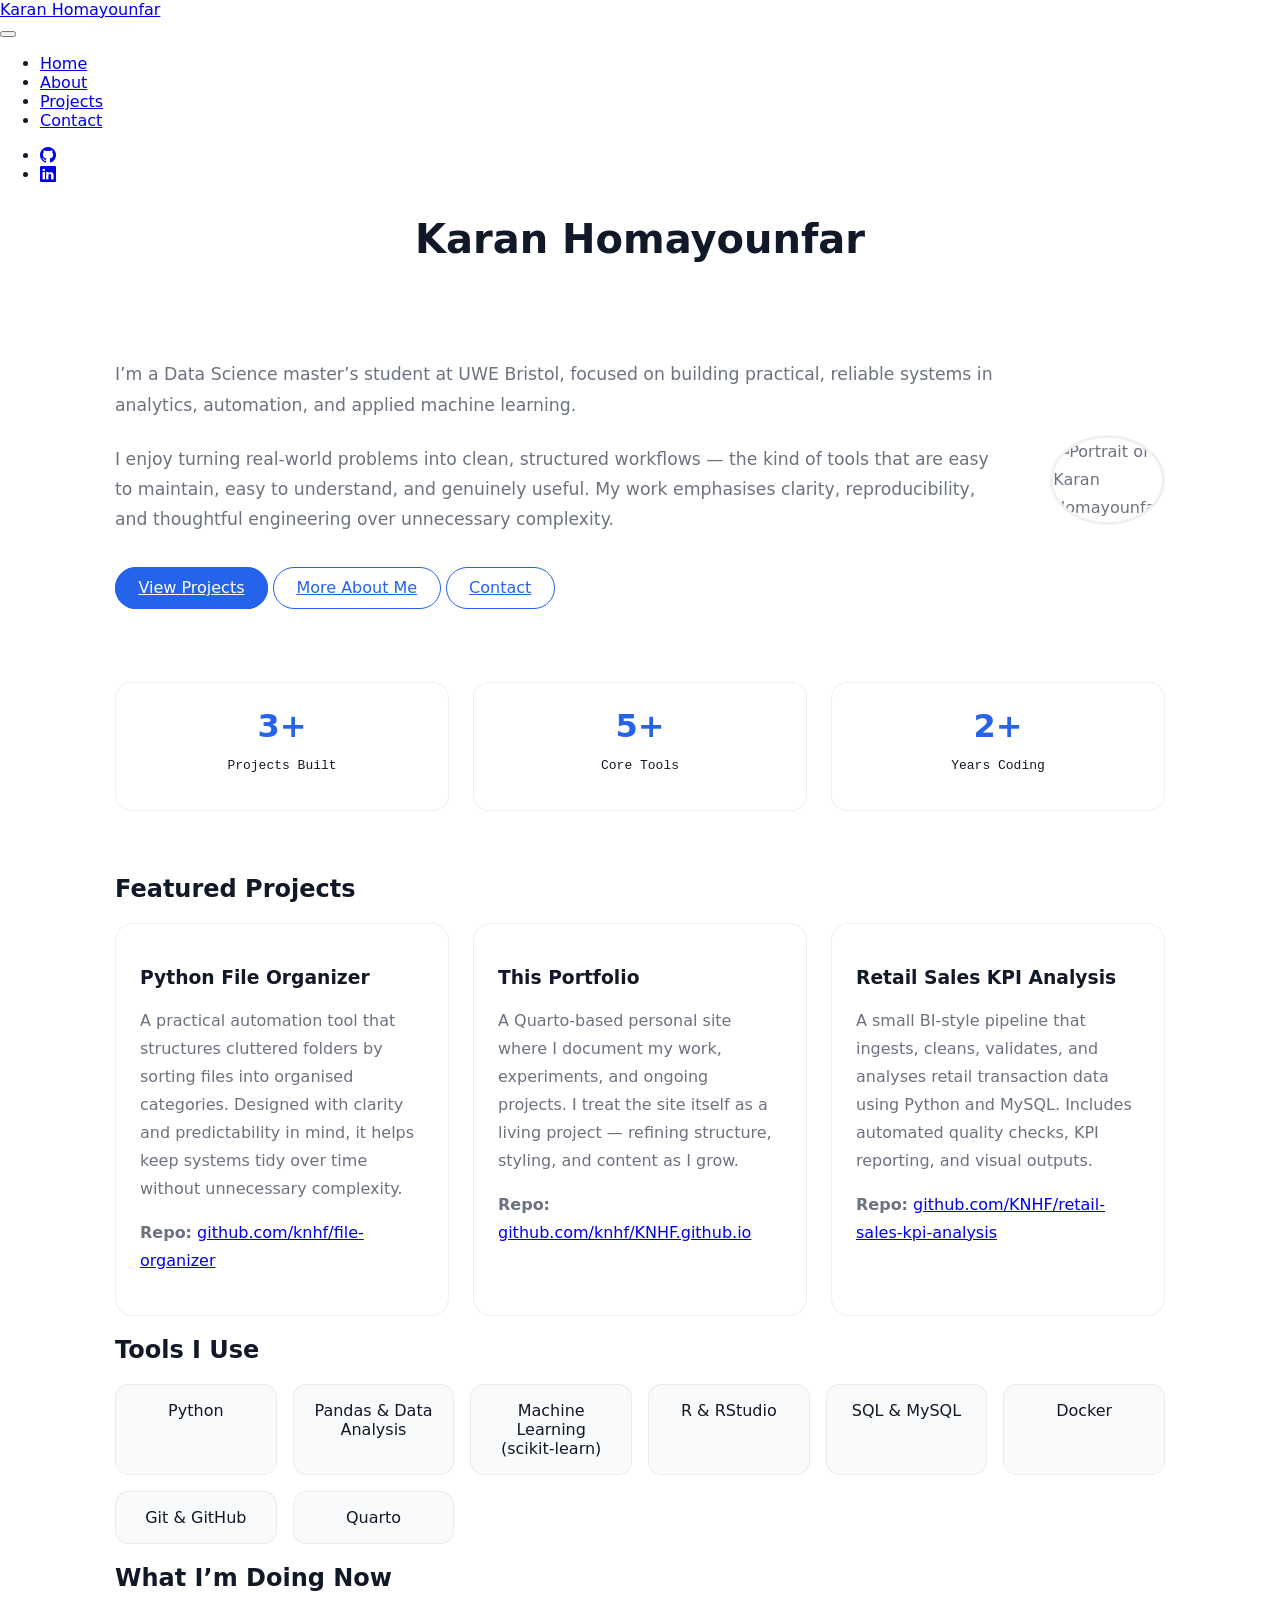
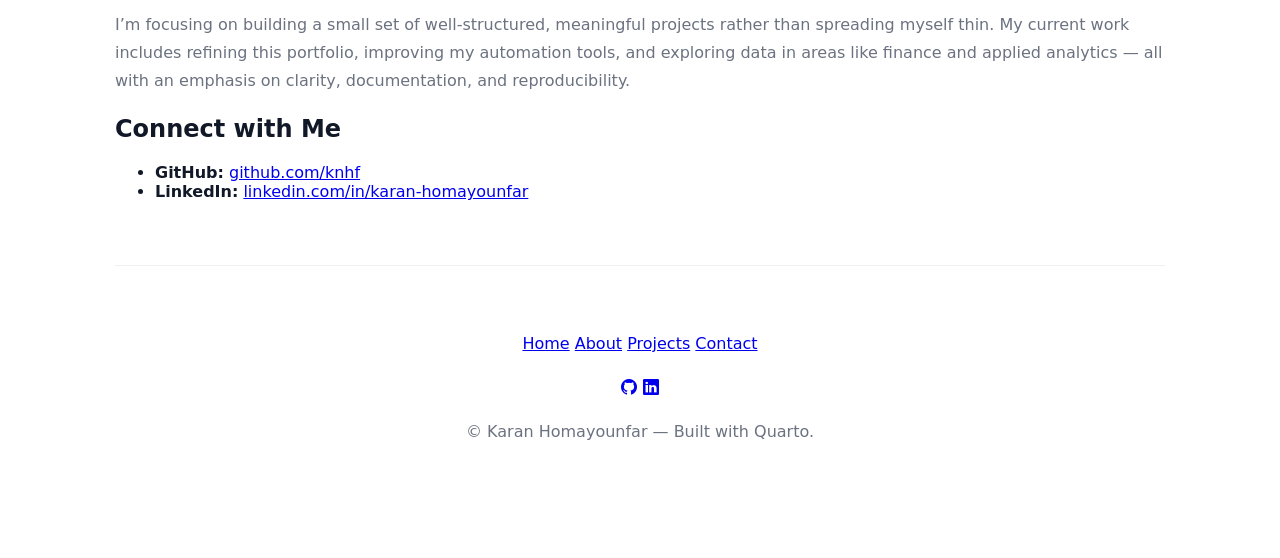
==== docs/index.html @ d1457c56 "newly updated css" ====
<!DOCTYPE html>
<html xmlns="http://www.w3.org/1999/xhtml" lang="en" xml:lang="en"><head>

<meta charset="utf-8">
<meta name="generator" content="quarto-1.8.27">

<meta name="viewport" content="width=device-width, initial-scale=1.0, user-scalable=yes">


<title>Karan Homayounfar</title>
<style>
code{white-space: pre-wrap;}
span.smallcaps{font-variant: small-caps;}
div.columns{display: flex; gap: min(4vw, 1.5em);}
div.column{flex: auto; overflow-x: auto;}
div.hanging-indent{margin-left: 1.5em; text-indent: -1.5em;}
ul.task-list{list-style: none;}
ul.task-list li input[type="checkbox"] {
  width: 0.8em;
  margin: 0 0.8em 0.2em -1em; /* quarto-specific, see https://github.com/quarto-dev/quarto-cli/issues/4556 */ 
  vertical-align: middle;
}
</style>


<script src="site_libs/quarto-nav/quarto-nav.js"></script>
<script src="site_libs/quarto-nav/headroom.min.js"></script>
<script src="site_libs/clipboard/clipboard.min.js"></script>
<script src="site_libs/quarto-search/autocomplete.umd.js"></script>
<script src="site_libs/quarto-search/fuse.min.js"></script>
<script src="site_libs/quarto-search/quarto-search.js"></script>
<meta name="quarto:offset" content="./">
<link href="./favicon.png" rel="icon" type="image/png">
<script src="site_libs/quarto-html/quarto.js" type="module"></script>
<script src="site_libs/quarto-html/tabsets/tabsets.js" type="module"></script>
<script src="site_libs/quarto-html/axe/axe-check.js" type="module"></script>
<script src="site_libs/quarto-html/popper.min.js"></script>
<script src="site_libs/quarto-html/tippy.umd.min.js"></script>
<script src="site_libs/quarto-html/anchor.min.js"></script>
<link href="site_libs/quarto-html/tippy.css" rel="stylesheet">
<link href="site_libs/quarto-html/quarto-syntax-highlighting-ed96de9b727972fe78a7b5d16c58bf87.css" rel="stylesheet" class="quarto-color-scheme" id="quarto-text-highlighting-styles">
<link href="site_libs/quarto-html/quarto-syntax-highlighting-dark-4d9afe2b8d18ee9fa5d0d57b5ed4214d.css" rel="stylesheet" class="quarto-color-scheme quarto-color-alternate" id="quarto-text-highlighting-styles">
<link href="site_libs/quarto-html/quarto-syntax-highlighting-ed96de9b727972fe78a7b5d16c58bf87.css" rel="stylesheet" class="quarto-color-scheme-extra" id="quarto-text-highlighting-styles">
<script src="site_libs/bootstrap/bootstrap.min.js"></script>
<link href="site_libs/bootstrap/bootstrap-icons.css" rel="stylesheet">
<link href="site_libs/bootstrap/bootstrap-ffa9a6279353761231ec249df0a7fdd3.min.css" rel="stylesheet" append-hash="true" class="quarto-color-scheme" id="quarto-bootstrap" data-mode="light">
<link href="site_libs/bootstrap/bootstrap-dark-24772959a0e306aba8d7698078628ce7.min.css" rel="stylesheet" append-hash="true" class="quarto-color-scheme quarto-color-alternate" id="quarto-bootstrap" data-mode="dark">
<link href="site_libs/bootstrap/bootstrap-ffa9a6279353761231ec249df0a7fdd3.min.css" rel="stylesheet" append-hash="true" class="quarto-color-scheme-extra" id="quarto-bootstrap" data-mode="light">
<script id="quarto-search-options" type="application/json">{
  "location": "navbar",
  "copy-button": false,
  "collapse-after": 3,
  "panel-placement": "end",
  "type": "overlay",
  "limit": 50,
  "keyboard-shortcut": [
    "f",
    "/",
    "s"
  ],
  "show-item-context": false,
  "language": {
    "search-no-results-text": "No results",
    "search-matching-documents-text": "matching documents",
    "search-copy-link-title": "Copy link to search",
    "search-hide-matches-text": "Hide additional matches",
    "search-more-match-text": "more match in this document",
    "search-more-matches-text": "more matches in this document",
    "search-clear-button-title": "Clear",
    "search-text-placeholder": "",
    "search-detached-cancel-button-title": "Cancel",
    "search-submit-button-title": "Submit",
    "search-label": "Search"
  }
}</script>
<link rel="stylesheet" href="https://cdn.jsdelivr.net/npm/bootstrap-icons@1.11.1/font/bootstrap-icons.css">


<link rel="stylesheet" href="styles.css">
</head>

<body class="nav-fixed quarto-light"><script id="quarto-html-before-body" type="application/javascript">
    const toggleBodyColorMode = (bsSheetEl) => {
      const mode = bsSheetEl.getAttribute("data-mode");
      const bodyEl = window.document.querySelector("body");
      if (mode === "dark") {
        bodyEl.classList.add("quarto-dark");
        bodyEl.classList.remove("quarto-light");
      } else {
        bodyEl.classList.add("quarto-light");
        bodyEl.classList.remove("quarto-dark");
      }
    }
    const toggleBodyColorPrimary = () => {
      const bsSheetEl = window.document.querySelector("link#quarto-bootstrap:not([rel=disabled-stylesheet])");
      if (bsSheetEl) {
        toggleBodyColorMode(bsSheetEl);
      }
    }
    const setColorSchemeToggle = (alternate) => {
      const toggles = window.document.querySelectorAll('.quarto-color-scheme-toggle');
      for (let i=0; i < toggles.length; i++) {
        const toggle = toggles[i];
        if (toggle) {
          if (alternate) {
            toggle.classList.add("alternate");
          } else {
            toggle.classList.remove("alternate");
          }
        }
      }
    };
    const toggleColorMode = (alternate) => {
      // Switch the stylesheets
      const primaryStylesheets = window.document.querySelectorAll('link.quarto-color-scheme:not(.quarto-color-alternate)');
      const alternateStylesheets = window.document.querySelectorAll('link.quarto-color-scheme.quarto-color-alternate');
      manageTransitions('#quarto-margin-sidebar .nav-link', false);
      if (alternate) {
        // note: dark is layered on light, we don't disable primary!
        enableStylesheet(alternateStylesheets);
        for (const sheetNode of alternateStylesheets) {
          if (sheetNode.id === "quarto-bootstrap") {
            toggleBodyColorMode(sheetNode);
          }
        }
      } else {
        disableStylesheet(alternateStylesheets);
        enableStylesheet(primaryStylesheets)
        toggleBodyColorPrimary();
      }
      manageTransitions('#quarto-margin-sidebar .nav-link', true);
      // Switch the toggles
      setColorSchemeToggle(alternate)
      // Hack to workaround the fact that safari doesn't
      // properly recolor the scrollbar when toggling (#1455)
      if (navigator.userAgent.indexOf('Safari') > 0 && navigator.userAgent.indexOf('Chrome') == -1) {
        manageTransitions("body", false);
        window.scrollTo(0, 1);
        setTimeout(() => {
          window.scrollTo(0, 0);
          manageTransitions("body", true);
        }, 40);
      }
    }
    const disableStylesheet = (stylesheets) => {
      for (let i=0; i < stylesheets.length; i++) {
        const stylesheet = stylesheets[i];
        stylesheet.rel = 'disabled-stylesheet';
      }
    }
    const enableStylesheet = (stylesheets) => {
      for (let i=0; i < stylesheets.length; i++) {
        const stylesheet = stylesheets[i];
        if(stylesheet.rel !== 'stylesheet') { // for Chrome, which will still FOUC without this check
          stylesheet.rel = 'stylesheet';
        }
      }
    }
    const manageTransitions = (selector, allowTransitions) => {
      const els = window.document.querySelectorAll(selector);
      for (let i=0; i < els.length; i++) {
        const el = els[i];
        if (allowTransitions) {
          el.classList.remove('notransition');
        } else {
          el.classList.add('notransition');
        }
      }
    }
    const isFileUrl = () => {
      return window.location.protocol === 'file:';
    }
    const hasAlternateSentinel = () => {
      let styleSentinel = getColorSchemeSentinel();
      if (styleSentinel !== null) {
        return styleSentinel === "alternate";
      } else {
        return false;
      }
    }
    const setStyleSentinel = (alternate) => {
      const value = alternate ? "alternate" : "default";
      if (!isFileUrl()) {
        window.localStorage.setItem("quarto-color-scheme", value);
      } else {
        localAlternateSentinel = value;
      }
    }
    const getColorSchemeSentinel = () => {
      if (!isFileUrl()) {
        const storageValue = window.localStorage.getItem("quarto-color-scheme");
        return storageValue != null ? storageValue : localAlternateSentinel;
      } else {
        return localAlternateSentinel;
      }
    }
    const toggleGiscusIfUsed = (isAlternate, darkModeDefault) => {
      const baseTheme = document.querySelector('#giscus-base-theme')?.value ?? 'light';
      const alternateTheme = document.querySelector('#giscus-alt-theme')?.value ?? 'dark';
      let newTheme = '';
      if(authorPrefersDark) {
        newTheme = isAlternate ? baseTheme : alternateTheme;
      } else {
        newTheme = isAlternate ? alternateTheme : baseTheme;
      }
      const changeGiscusTheme = () => {
        // From: https://github.com/giscus/giscus/issues/336
        const sendMessage = (message) => {
          const iframe = document.querySelector('iframe.giscus-frame');
          if (!iframe) return;
          iframe.contentWindow.postMessage({ giscus: message }, 'https://giscus.app');
        }
        sendMessage({
          setConfig: {
            theme: newTheme
          }
        });
      }
      const isGiscussLoaded = window.document.querySelector('iframe.giscus-frame') !== null;
      if (isGiscussLoaded) {
        changeGiscusTheme();
      }
    };
    const authorPrefersDark = false;
    const darkModeDefault = authorPrefersDark;
      document.querySelector('link#quarto-text-highlighting-styles.quarto-color-scheme-extra').rel = 'disabled-stylesheet';
      document.querySelector('link#quarto-bootstrap.quarto-color-scheme-extra').rel = 'disabled-stylesheet';
    let localAlternateSentinel = darkModeDefault ? 'alternate' : 'default';
    // Dark / light mode switch
    window.quartoToggleColorScheme = () => {
      // Read the current dark / light value
      let toAlternate = !hasAlternateSentinel();
      toggleColorMode(toAlternate);
      setStyleSentinel(toAlternate);
      toggleGiscusIfUsed(toAlternate, darkModeDefault);
      window.dispatchEvent(new Event('resize'));
    };
    // Switch to dark mode if need be
    if (hasAlternateSentinel()) {
      toggleColorMode(true);
    } else {
      toggleColorMode(false);
    }
  </script>

<div id="quarto-search-results"></div>
  <header id="quarto-header" class="headroom fixed-top">
    <nav class="navbar navbar-expand-lg " data-bs-theme="dark">
      <div class="navbar-container container-fluid">
      <div class="navbar-brand-container mx-auto">
    <a class="navbar-brand" href="./index.html">
    <span class="navbar-title">Karan Homayounfar</span>
    </a>
  </div>
            <div id="quarto-search" class="" title="Search"></div>
          <button class="navbar-toggler" type="button" data-bs-toggle="collapse" data-bs-target="#navbarCollapse" aria-controls="navbarCollapse" role="menu" aria-expanded="false" aria-label="Toggle navigation" onclick="if (window.quartoToggleHeadroom) { window.quartoToggleHeadroom(); }">
  <span class="navbar-toggler-icon"></span>
</button>
          <div class="collapse navbar-collapse" id="navbarCollapse">
            <ul class="navbar-nav navbar-nav-scroll me-auto">
  <li class="nav-item">
    <a class="nav-link active" href="./index.html" aria-current="page"> 
<span class="menu-text">Home</span></a>
  </li>  
  <li class="nav-item">
    <a class="nav-link" href="./about.html"> 
<span class="menu-text">About</span></a>
  </li>  
  <li class="nav-item">
    <a class="nav-link" href="./projects.html"> 
<span class="menu-text">Projects</span></a>
  </li>  
  <li class="nav-item">
    <a class="nav-link" href="./contact.html"> 
<span class="menu-text">Contact</span></a>
  </li>  
</ul>
            <ul class="navbar-nav navbar-nav-scroll ms-auto">
  <li class="nav-item compact">
    <a class="nav-link" href="https://github.com/knhf"> <i class="bi bi-github" role="img">
</i> 
<span class="menu-text"></span></a>
  </li>  
  <li class="nav-item compact">
    <a class="nav-link" href="https://www.linkedin.com/in/karan-homayounfar/"> <i class="bi bi-linkedin" role="img">
</i> 
<span class="menu-text"></span></a>
  </li>  
</ul>
          </div> <!-- /navcollapse -->
            <div class="quarto-navbar-tools">
  <a href="" class="quarto-color-scheme-toggle quarto-navigation-tool  px-1" onclick="window.quartoToggleColorScheme(); return false;" title="Toggle dark mode"><i class="bi"></i></a>
</div>
      </div> <!-- /container-fluid -->
    </nav>
</header>
<!-- content -->
<div id="quarto-content" class="quarto-container page-columns page-rows-contents page-layout-full page-navbar">
<!-- sidebar -->
<!-- margin-sidebar -->
    
<!-- main -->
<main class="content column-page" id="quarto-document-content"><header id="title-block-header" class="quarto-title-block"><h1 class="hero-title title display-7">
Karan Homayounfar
</h1></header>





<div class="page-wrapper">
<div class="hero">
<div class="hero-content">

<p class="hero-text">
I’m a Data Science master’s student at UWE Bristol, focused on building practical, reliable systems in analytics, automation, and applied machine learning.
</p>
<p class="hero-text">
I enjoy turning real‑world problems into clean, structured workflows — the kind of tools that are easy to maintain, easy to understand, and genuinely useful. My work emphasises clarity, reproducibility, and thoughtful engineering over unnecessary complexity.
</p>
<div class="hero-buttons">
<p><a class="hero-btn" href="projects.html">View Projects</a> <a class="hero-btn secondary" href="about.html">More About Me</a> <a class="hero-btn secondary" href="contact.html">Contact</a></p>
</div>
</div>
<div class="hero-photo">
<p><img src="karan.jpg" alt="Portrait of Karan Homayounfar" class="hero-img"></p>
</div>
</div>
<div class="stats-grid">
<div class="stat-card">
<div class="stat-number">
3+
</div>
<pre><code>Projects Built</code></pre>
</div>
<div class="stat-card">
<div class="stat-number">
5+
</div>
<pre><code>Core Tools</code></pre>
</div>
<div class="stat-card">
<div class="stat-number">
2+
</div>
<pre><code>Years Coding</code></pre>
</div>
</div>
<h2 class="section-title anchored">
Featured Projects
</h2>
<div class="featured-projects">
<div class="featured-card">
<h3 class="anchored">
Python File Organizer
</h3>
<p>
A practical automation tool that structures cluttered folders by sorting files into organised categories. Designed with clarity and predictability in mind, it helps keep systems tidy over time without unnecessary complexity.
</p>
<p>
<strong>Repo:</strong> <a href="https://github.com/knhf/file-organizer">github.com/knhf/file-organizer</a>
</p>
</div>
<div class="featured-card">
<h3 class="anchored">
This Portfolio
</h3>
<p>
A Quarto‑based personal site where I document my work, experiments, and ongoing projects. I treat the site itself as a living project — refining structure, styling, and content as I grow.
</p>
<p>
<strong>Repo:</strong> <a href="https://github.com/knhf/KNHF.github.io">github.com/knhf/KNHF.github.io</a>
</p>
</div>
<div class="featured-card">
<h3 class="anchored">
Retail Sales KPI Analysis
</h3>
<p>
A small BI-style pipeline that ingests, cleans, validates, and analyses retail transaction data using Python and MySQL. Includes automated quality checks, KPI reporting, and visual outputs.
</p>
<p>
<strong>Repo:</strong> <a href="https://github.com/KNHF/retail-sales-kpi-analysis">github.com/KNHF/retail-sales-kpi-analysis</a>
</p>
</div>
</div>
<h2 class="section-title anchored">
Tools I Use
</h2>
<div class="skills-grid">
<div class="skill-card">
Python
</div>
<div class="skill-card">
Pandas &amp; Data Analysis
</div>
<div class="skill-card">
Machine Learning (scikit-learn)
</div>
<div class="skill-card">
R &amp; RStudio
</div>
<div class="skill-card">
SQL &amp; MySQL
</div>
<div class="skill-card">
Docker
</div>
<div class="skill-card">
Git &amp; GitHub
</div>
<div class="skill-card">
Quarto
</div>
</div>
<h2 class="section-title anchored">
What I’m Doing Now
</h2>
<p>
I’m focusing on building a small set of well‑structured, meaningful projects rather than spreading myself thin. My current work includes refining this portfolio, improving my automation tools, and exploring data in areas like finance and applied analytics — all with an emphasis on clarity, documentation, and reproducibility.
</p>
<h2 class="section-title anchored">
Connect with Me
</h2>
<ul>
<li>
<strong>GitHub:</strong> <a href="https://github.com/knhf">github.com/knhf</a>
</li>
<li>
<strong>LinkedIn:</strong> <a href="https://www.linkedin.com/in/karan-homayounfar/">linkedin.com/in/karan-homayounfar</a>
</li>
</ul>
<div class="site-footer">
<div class="footer-links">
<p><a href="index.html">Home</a> <a href="about.html">About</a> <a href="projects.html">Projects</a> <a href="contact.html">Contact</a></p>
</div>
<div class="footer-icons">
<p><a href="https://github.com/knhf" aria-label="GitHub"><i class="bi bi-github"></i></a> <a href="https://www.linkedin.com/in/karan-homayounfar/" aria-label="LinkedIn"><i class="bi bi-linkedin"></i></a></p>
</div>
<div class="footer-copy">
<p>© Karan Homayounfar — Built with Quarto.</p>
</div>
</div>
</div>



</main> <!-- /main -->
<script id="quarto-html-after-body" type="application/javascript">
  window.document.addEventListener("DOMContentLoaded", function (event) {
    // Ensure there is a toggle, if there isn't float one in the top right
    if (window.document.querySelector('.quarto-color-scheme-toggle') === null) {
      const a = window.document.createElement('a');
      a.classList.add('top-right');
      a.classList.add('quarto-color-scheme-toggle');
      a.href = "";
      a.onclick = function() { try { window.quartoToggleColorScheme(); } catch {} return false; };
      const i = window.document.createElement("i");
      i.classList.add('bi');
      a.appendChild(i);
      window.document.body.appendChild(a);
    }
    setColorSchemeToggle(hasAlternateSentinel())
    const icon = "";
    const anchorJS = new window.AnchorJS();
    anchorJS.options = {
      placement: 'right',
      icon: icon
    };
    anchorJS.add('.anchored');
    const isCodeAnnotation = (el) => {
      for (const clz of el.classList) {
        if (clz.startsWith('code-annotation-')) {                     
          return true;
        }
      }
      return false;
    }
    const onCopySuccess = function(e) {
      // button target
      const button = e.trigger;
      // don't keep focus
      button.blur();
      // flash "checked"
      button.classList.add('code-copy-button-checked');
      var currentTitle = button.getAttribute("title");
      button.setAttribute("title", "Copied!");
      let tooltip;
      if (window.bootstrap) {
        button.setAttribute("data-bs-toggle", "tooltip");
        button.setAttribute("data-bs-placement", "left");
        button.setAttribute("data-bs-title", "Copied!");
        tooltip = new bootstrap.Tooltip(button, 
          { trigger: "manual", 
            customClass: "code-copy-button-tooltip",
            offset: [0, -8]});
        tooltip.show();    
      }
      setTimeout(function() {
        if (tooltip) {
          tooltip.hide();
          button.removeAttribute("data-bs-title");
          button.removeAttribute("data-bs-toggle");
          button.removeAttribute("data-bs-placement");
        }
        button.setAttribute("title", currentTitle);
        button.classList.remove('code-copy-button-checked');
      }, 1000);
      // clear code selection
      e.clearSelection();
    }
    const getTextToCopy = function(trigger) {
      const outerScaffold = trigger.parentElement.cloneNode(true);
      const codeEl = outerScaffold.querySelector('code');
      for (const childEl of codeEl.children) {
        if (isCodeAnnotation(childEl)) {
          childEl.remove();
        }
      }
      return codeEl.innerText;
    }
    const clipboard = new window.ClipboardJS('.code-copy-button:not([data-in-quarto-modal])', {
      text: getTextToCopy
    });
    clipboard.on('success', onCopySuccess);
    if (window.document.getElementById('quarto-embedded-source-code-modal')) {
      const clipboardModal = new window.ClipboardJS('.code-copy-button[data-in-quarto-modal]', {
        text: getTextToCopy,
        container: window.document.getElementById('quarto-embedded-source-code-modal')
      });
      clipboardModal.on('success', onCopySuccess);
    }
      var localhostRegex = new RegExp(/^(?:http|https):\/\/localhost\:?[0-9]*\//);
      var mailtoRegex = new RegExp(/^mailto:/);
        var filterRegex = new RegExp("https:\/\/knhf\.github\.io");
      var isInternal = (href) => {
          return filterRegex.test(href) || localhostRegex.test(href) || mailtoRegex.test(href);
      }
      // Inspect non-navigation links and adorn them if external
     var links = window.document.querySelectorAll('a[href]:not(.nav-link):not(.navbar-brand):not(.toc-action):not(.sidebar-link):not(.sidebar-item-toggle):not(.pagination-link):not(.no-external):not([aria-hidden]):not(.dropdown-item):not(.quarto-navigation-tool):not(.about-link)');
      for (var i=0; i<links.length; i++) {
        const link = links[i];
        if (!isInternal(link.href)) {
          // undo the damage that might have been done by quarto-nav.js in the case of
          // links that we want to consider external
          if (link.dataset.originalHref !== undefined) {
            link.href = link.dataset.originalHref;
          }
        }
      }
    function tippyHover(el, contentFn, onTriggerFn, onUntriggerFn) {
      const config = {
        allowHTML: true,
        maxWidth: 500,
        delay: 100,
        arrow: false,
        appendTo: function(el) {
            return el.parentElement;
        },
        interactive: true,
        interactiveBorder: 10,
        theme: 'quarto',
        placement: 'bottom-start',
      };
      if (contentFn) {
        config.content = contentFn;
      }
      if (onTriggerFn) {
        config.onTrigger = onTriggerFn;
      }
      if (onUntriggerFn) {
        config.onUntrigger = onUntriggerFn;
      }
      window.tippy(el, config); 
    }
    const noterefs = window.document.querySelectorAll('a[role="doc-noteref"]');
    for (var i=0; i<noterefs.length; i++) {
      const ref = noterefs[i];
      tippyHover(ref, function() {
        // use id or data attribute instead here
        let href = ref.getAttribute('data-footnote-href') || ref.getAttribute('href');
        try { href = new URL(href).hash; } catch {}
        const id = href.replace(/^#\/?/, "");
        const note = window.document.getElementById(id);
        if (note) {
          return note.innerHTML;
        } else {
          return "";
        }
      });
    }
    const xrefs = window.document.querySelectorAll('a.quarto-xref');
    const processXRef = (id, note) => {
      // Strip column container classes
      const stripColumnClz = (el) => {
        el.classList.remove("page-full", "page-columns");
        if (el.children) {
          for (const child of el.children) {
            stripColumnClz(child);
          }
        }
      }
      stripColumnClz(note)
      if (id === null || id.startsWith('sec-')) {
        // Special case sections, only their first couple elements
        const container = document.createElement("div");
        if (note.children && note.children.length > 2) {
          container.appendChild(note.children[0].cloneNode(true));
          for (let i = 1; i < note.children.length; i++) {
            const child = note.children[i];
            if (child.tagName === "P" && child.innerText === "") {
              continue;
            } else {
              container.appendChild(child.cloneNode(true));
              break;
            }
          }
          if (window.Quarto?.typesetMath) {
            window.Quarto.typesetMath(container);
          }
          return container.innerHTML
        } else {
          if (window.Quarto?.typesetMath) {
            window.Quarto.typesetMath(note);
          }
          return note.innerHTML;
        }
      } else {
        // Remove any anchor links if they are present
        const anchorLink = note.querySelector('a.anchorjs-link');
        if (anchorLink) {
          anchorLink.remove();
        }
        if (window.Quarto?.typesetMath) {
          window.Quarto.typesetMath(note);
        }
        if (note.classList.contains("callout")) {
          return note.outerHTML;
        } else {
          return note.innerHTML;
        }
      }
    }
    for (var i=0; i<xrefs.length; i++) {
      const xref = xrefs[i];
      tippyHover(xref, undefined, function(instance) {
        instance.disable();
        let url = xref.getAttribute('href');
        let hash = undefined; 
        if (url.startsWith('#')) {
          hash = url;
        } else {
          try { hash = new URL(url).hash; } catch {}
        }
        if (hash) {
          const id = hash.replace(/^#\/?/, "");
          const note = window.document.getElementById(id);
          if (note !== null) {
            try {
              const html = processXRef(id, note.cloneNode(true));
              instance.setContent(html);
            } finally {
              instance.enable();
              instance.show();
            }
          } else {
            // See if we can fetch this
            fetch(url.split('#')[0])
            .then(res => res.text())
            .then(html => {
              const parser = new DOMParser();
              const htmlDoc = parser.parseFromString(html, "text/html");
              const note = htmlDoc.getElementById(id);
              if (note !== null) {
                const html = processXRef(id, note);
                instance.setContent(html);
              } 
            }).finally(() => {
              instance.enable();
              instance.show();
            });
          }
        } else {
          // See if we can fetch a full url (with no hash to target)
          // This is a special case and we should probably do some content thinning / targeting
          fetch(url)
          .then(res => res.text())
          .then(html => {
            const parser = new DOMParser();
            const htmlDoc = parser.parseFromString(html, "text/html");
            const note = htmlDoc.querySelector('main.content');
            if (note !== null) {
              // This should only happen for chapter cross references
              // (since there is no id in the URL)
              // remove the first header
              if (note.children.length > 0 && note.children[0].tagName === "HEADER") {
                note.children[0].remove();
              }
              const html = processXRef(null, note);
              instance.setContent(html);
            } 
          }).finally(() => {
            instance.enable();
            instance.show();
          });
        }
      }, function(instance) {
      });
    }
        let selectedAnnoteEl;
        const selectorForAnnotation = ( cell, annotation) => {
          let cellAttr = 'data-code-cell="' + cell + '"';
          let lineAttr = 'data-code-annotation="' +  annotation + '"';
          const selector = 'span[' + cellAttr + '][' + lineAttr + ']';
          return selector;
        }
        const selectCodeLines = (annoteEl) => {
          const doc = window.document;
          const targetCell = annoteEl.getAttribute("data-target-cell");
          const targetAnnotation = annoteEl.getAttribute("data-target-annotation");
          const annoteSpan = window.document.querySelector(selectorForAnnotation(targetCell, targetAnnotation));
          const lines = annoteSpan.getAttribute("data-code-lines").split(",");
          const lineIds = lines.map((line) => {
            return targetCell + "-" + line;
          })
          let top = null;
          let height = null;
          let parent = null;
          if (lineIds.length > 0) {
              //compute the position of the single el (top and bottom and make a div)
              const el = window.document.getElementById(lineIds[0]);
              top = el.offsetTop;
              height = el.offsetHeight;
              parent = el.parentElement.parentElement;
            if (lineIds.length > 1) {
              const lastEl = window.document.getElementById(lineIds[lineIds.length - 1]);
              const bottom = lastEl.offsetTop + lastEl.offsetHeight;
              height = bottom - top;
            }
            if (top !== null && height !== null && parent !== null) {
              // cook up a div (if necessary) and position it 
              let div = window.document.getElementById("code-annotation-line-highlight");
              if (div === null) {
                div = window.document.createElement("div");
                div.setAttribute("id", "code-annotation-line-highlight");
                div.style.position = 'absolute';
                parent.appendChild(div);
              }
              div.style.top = top - 2 + "px";
              div.style.height = height + 4 + "px";
              div.style.left = 0;
              let gutterDiv = window.document.getElementById("code-annotation-line-highlight-gutter");
              if (gutterDiv === null) {
                gutterDiv = window.document.createElement("div");
                gutterDiv.setAttribute("id", "code-annotation-line-highlight-gutter");
                gutterDiv.style.position = 'absolute';
                const codeCell = window.document.getElementById(targetCell);
                const gutter = codeCell.querySelector('.code-annotation-gutter');
                gutter.appendChild(gutterDiv);
              }
              gutterDiv.style.top = top - 2 + "px";
              gutterDiv.style.height = height + 4 + "px";
            }
            selectedAnnoteEl = annoteEl;
          }
        };
        const unselectCodeLines = () => {
          const elementsIds = ["code-annotation-line-highlight", "code-annotation-line-highlight-gutter"];
          elementsIds.forEach((elId) => {
            const div = window.document.getElementById(elId);
            if (div) {
              div.remove();
            }
          });
          selectedAnnoteEl = undefined;
        };
          // Handle positioning of the toggle
      window.addEventListener(
        "resize",
        throttle(() => {
          elRect = undefined;
          if (selectedAnnoteEl) {
            selectCodeLines(selectedAnnoteEl);
          }
        }, 10)
      );
      function throttle(fn, ms) {
      let throttle = false;
      let timer;
        return (...args) => {
          if(!throttle) { // first call gets through
              fn.apply(this, args);
              throttle = true;
          } else { // all the others get throttled
              if(timer) clearTimeout(timer); // cancel #2
              timer = setTimeout(() => {
                fn.apply(this, args);
                timer = throttle = false;
              }, ms);
          }
        };
      }
        // Attach click handler to the DT
        const annoteDls = window.document.querySelectorAll('dt[data-target-cell]');
        for (const annoteDlNode of annoteDls) {
          annoteDlNode.addEventListener('click', (event) => {
            const clickedEl = event.target;
            if (clickedEl !== selectedAnnoteEl) {
              unselectCodeLines();
              const activeEl = window.document.querySelector('dt[data-target-cell].code-annotation-active');
              if (activeEl) {
                activeEl.classList.remove('code-annotation-active');
              }
              selectCodeLines(clickedEl);
              clickedEl.classList.add('code-annotation-active');
            } else {
              // Unselect the line
              unselectCodeLines();
              clickedEl.classList.remove('code-annotation-active');
            }
          });
        }
    const findCites = (el) => {
      const parentEl = el.parentElement;
      if (parentEl) {
        const cites = parentEl.dataset.cites;
        if (cites) {
          return {
            el,
            cites: cites.split(' ')
          };
        } else {
          return findCites(el.parentElement)
        }
      } else {
        return undefined;
      }
    };
    var bibliorefs = window.document.querySelectorAll('a[role="doc-biblioref"]');
    for (var i=0; i<bibliorefs.length; i++) {
      const ref = bibliorefs[i];
      const citeInfo = findCites(ref);
      if (citeInfo) {
        tippyHover(citeInfo.el, function() {
          var popup = window.document.createElement('div');
          citeInfo.cites.forEach(function(cite) {
            var citeDiv = window.document.createElement('div');
            citeDiv.classList.add('hanging-indent');
            citeDiv.classList.add('csl-entry');
            var biblioDiv = window.document.getElementById('ref-' + cite);
            if (biblioDiv) {
              citeDiv.innerHTML = biblioDiv.innerHTML;
            }
            popup.appendChild(citeDiv);
          });
          return popup.innerHTML;
        });
      }
    }
  });
  </script>
</div> <!-- /content -->




</body></html>
---- docs/styles.css ----
/* ===================================== */
/* DESIGN SYSTEM                         */
/* ===================================== */

:root {
    --primary: #2563eb;
    --accent: #ff6f61;
    --bg-main: #ffffff;
    --bg-soft: #f8fafc;
    --card-bg: #ffffff;
    --border: rgba(0, 0, 0, 0.06);
    --text-main: #111827;
    --text-muted: #6b7280;
}

body.quarto-dark {
    --primary: #4dabf7;
    --accent: #ff6f61;
    --bg-main: #0f172a;
    --bg-soft: #111827;
    --card-bg: #1e293b;
    --border: rgba(255, 255, 255, 0.08);
    --text-main: #e5e7eb;
    --text-muted: #9ca3af;
}

/* ===================================== */
/* BASE                                  */
/* ===================================== */

body {
    font-family: 'Inter', system-ui, -apple-system, sans-serif;
    background: var(--bg-main);
    color: var(--text-main);
    margin: 0;
}

.page-wrapper {
    max-width: 1050px;
    margin: 0 auto;
    padding: 3rem 1.25rem;
}

p {
    line-height: 1.75;
    color: var(--text-muted);
}

/* ===================================== */
/* TITLES                                */
/* ===================================== */

.quarto-title-block .title,
.page-title {
    text-align: center !important;
    font-size: 2.5rem !important;
    font-weight: 600 !important;
    margin-top: 2rem !important;
    margin-bottom: 2rem !important;
}

/* ===================================== */
/* HERO                                  */
/* ===================================== */

.hero {
    display: flex;
    align-items: center;
    justify-content: space-between;
    gap: 3rem;
    margin-bottom: 4rem;
}

.hero-title {
    font-size: 2.8rem;
    margin-bottom: 1rem;
}

.hero-text {
    font-size: 1.08rem;
    margin-bottom: 1.5rem;
}

.hero-buttons {
    display: flex;
    gap: 0.8rem;
    flex-wrap: wrap;
}

.hero-btn {
    padding: 0.65rem 1.4rem;
    border-radius: 999px;
    border: 1px solid var(--primary);
    background: var(--primary);
    color: white;
    transition: all 0.2s ease;
}

.hero-btn.secondary {
    background: transparent;
    color: var(--primary);
}

.hero-btn:hover {
    background: var(--accent);
    border-color: var(--accent);
    transform: translateY(-2px);
}

.hero-img {
    width: 170px;
    height: 170px;
    border-radius: 50%;
    object-fit: cover;
    border: 3px solid var(--border);
    transition: transform 0.3s ease;
}

.hero-img:hover {
    transform: scale(1.05);
}

/* ===================================== */
/* PROJECT CARDS                         */
/* ===================================== */

.project-card {
    background: var(--card-bg);
    border: 1px solid var(--border);
    border-radius: 18px;
    padding: 1.6rem;
    margin-bottom: 2.5rem;
    transition: all 0.25s ease;
}

.project-card:hover {
    transform: translateY(-6px);
    box-shadow: 0 12px 28px rgba(0, 0, 0, 0.08);
}

.project-img {
    width: 100%;
    height: 220px;
    object-fit: cover;
    border-radius: 14px;
    margin-bottom: 1.2rem;
}

/* Tech tags */
.tech-tag {
    display: inline-block;
    padding: 0.35rem 0.75rem;
    margin: 0.3rem 0.4rem 0.3rem 0;
    font-size: 0.8rem;
    border-radius: 999px;
    background: var(--bg-soft);
    border: 1px solid var(--border);
}

/* ===================================== */
/* FEATURED GRID                         */
/* ===================================== */

.featured-projects {
    display: grid;
    grid-template-columns: repeat(auto-fit, minmax(280px, 1fr));
    gap: 1.5rem;
}

.featured-card {
    background: var(--card-bg);
    border: 1px solid var(--border);
    border-radius: 18px;
    padding: 1.5rem;
    transition: all 0.25s ease;
}

.featured-card:hover {
    transform: translateY(-5px);
    box-shadow: 0 10px 25px rgba(0, 0, 0, 0.08);
}

/* ===================================== */
/* SKILLS                                */
/* ===================================== */

.skills-grid {
    display: grid;
    grid-template-columns: repeat(auto-fit, minmax(150px, 1fr));
    gap: 1rem;
}

.skill-card {
    padding: 1rem;
    border-radius: 14px;
    background: var(--bg-soft);
    border: 1px solid var(--border);
    text-align: center;
    font-weight: 500;
    transition: all 0.2s ease;
}

.skill-card:hover {
    transform: translateY(-3px);
    background: rgba(37, 99, 235, 0.08);
}

/* ===================================== */
/* STATS SECTION (ADD TO INDEX)          */
/* ===================================== */

.stats-grid {
    display: grid;
    grid-template-columns: repeat(auto-fit, minmax(150px, 1fr));
    gap: 1.5rem;
    margin: 4rem 0;
    text-align: center;
}

.stat-card {
    padding: 1.5rem;
    border-radius: 16px;
    background: var(--card-bg);
    border: 1px solid var(--border);
}

.stat-number {
    font-size: 2rem;
    font-weight: 700;
    color: var(--primary);
}

/* ===================================== */
/* FOOTER                                */
/* ===================================== */

.site-footer {
    margin-top: 4rem;
    padding: 3rem 0;
    border-top: 1px solid var(--border);
    text-align: center;
    color: var(--text-muted);
}

/* ===================================== */
/* MOBILE                                */
/* ===================================== */

@media (max-width: 768px) {

    .hero {
        flex-direction: column;
        text-align: center;
    }


    .hero-buttons {
        display: flex;
        flex-direction: column;
        align-items: center;
        gap: 0.9rem;
        width: 100%;
    }

    .hero-btn {
        width: 240px;
        /* fixed clean width */
        text-align: center;
        padding: 0.75rem 1rem;
        white-space: nowrap;
        /* no text wrapping */
        border-radius: 999px;
        text-decoration: none !important;
        /* remove underline */
    }

    /* ===================================== */
    /* FINAL MOBILE HERO BUTTON FIX          */
    /* ===================================== */





    .hero-img {
        width: 150px;
        height: 150px;
    }

    .project-img {
        height: 180px;
    }

    .page-wrapper {
        padding: 2rem 1rem;
    }
}
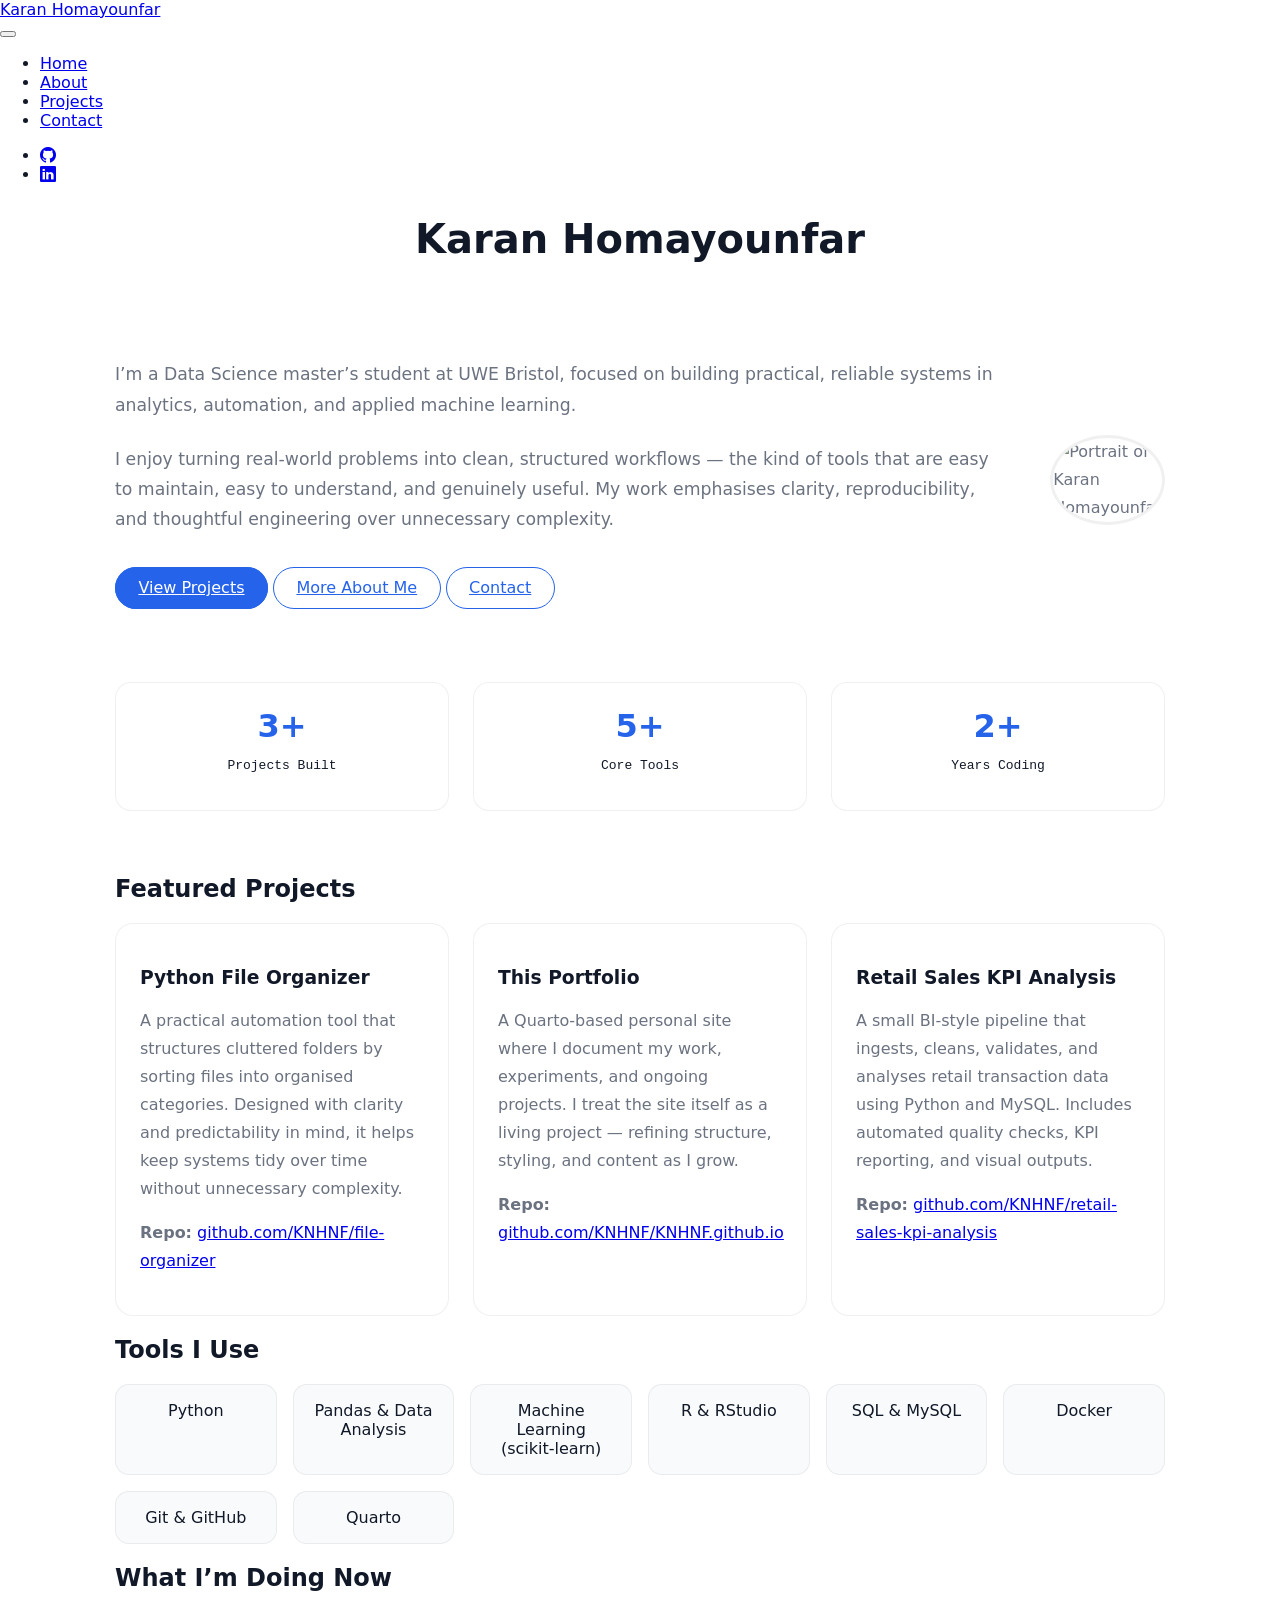
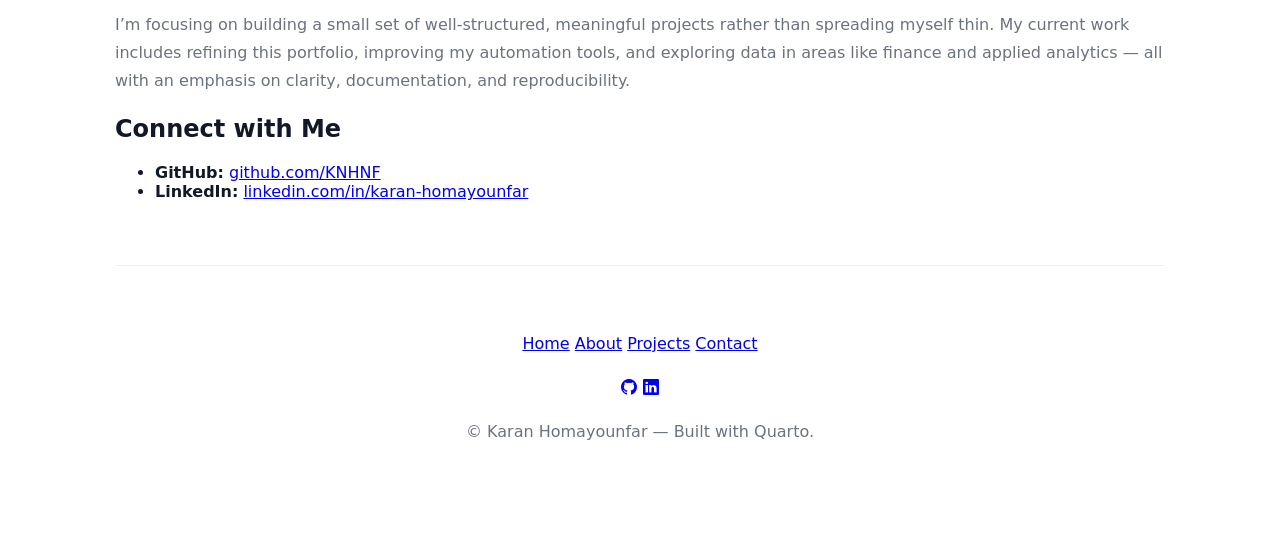
==== commit 59b28461: "Moved to new Github account" ====
--- a/docs/index.html
+++ b/docs/index.html
@@ -358,7 +358,7 @@
 A practical automation tool that structures cluttered folders by sorting files into organised categories. Designed with clarity and predictability in mind, it helps keep systems tidy over time without unnecessary complexity.
 </p>
 <p>
-<strong>Repo:</strong> <a href="https://github.com/knhf/file-organizer">github.com/knhf/file-organizer</a>
+<strong>Repo:</strong> <a href="https://github.com/KNHNF/file-organizer">github.com/KNHNF/file-organizer</a>
 </p>
 </div>
 <div class="featured-card">
@@ -369,7 +369,7 @@
 A Quarto‑based personal site where I document my work, experiments, and ongoing projects. I treat the site itself as a living project — refining structure, styling, and content as I grow.
 </p>
 <p>
-<strong>Repo:</strong> <a href="https://github.com/knhf/KNHF.github.io">github.com/knhf/KNHF.github.io</a>
+<strong>Repo:</strong> <a href="https://github.com/KNHNF/KNHNF.github.io">github.com/KNHNF/KNHNF.github.io</a>
 </p>
 </div>
 <div class="featured-card">
@@ -380,7 +380,7 @@
 A small BI-style pipeline that ingests, cleans, validates, and analyses retail transaction data using Python and MySQL. Includes automated quality checks, KPI reporting, and visual outputs.
 </p>
 <p>
-<strong>Repo:</strong> <a href="https://github.com/KNHF/retail-sales-kpi-analysis">github.com/KNHF/retail-sales-kpi-analysis</a>
+<strong>Repo:</strong> <a href="https://github.com/KNHNF/retail-sales-kpi-analysis">github.com/KNHNF/retail-sales-kpi-analysis</a>
 </p>
 </div>
 </div>
@@ -424,7 +424,7 @@
 </h2>
 <ul>
 <li>
-<strong>GitHub:</strong> <a href="https://github.com/knhf">github.com/knhf</a>
+<strong>GitHub:</strong> <a href="https://github.com/KNHNF">github.com/KNHNF</a>
 </li>
 <li>
 <strong>LinkedIn:</strong> <a href="https://www.linkedin.com/in/karan-homayounfar/">linkedin.com/in/karan-homayounfar</a>
@@ -435,7 +435,7 @@
 <p><a href="index.html">Home</a> <a href="about.html">About</a> <a href="projects.html">Projects</a> <a href="contact.html">Contact</a></p>
 </div>
 <div class="footer-icons">
-<p><a href="https://github.com/knhf" aria-label="GitHub"><i class="bi bi-github"></i></a> <a href="https://www.linkedin.com/in/karan-homayounfar/" aria-label="LinkedIn"><i class="bi bi-linkedin"></i></a></p>
+<p><a href="https://github.com/KNHNF" aria-label="GitHub"><i class="bi bi-github"></i></a> <a href="https://www.linkedin.com/in/karan-homayounfar/" aria-label="LinkedIn"><i class="bi bi-linkedin"></i></a></p>
 </div>
 <div class="footer-copy">
 <p>© Karan Homayounfar — Built with Quarto.</p>
